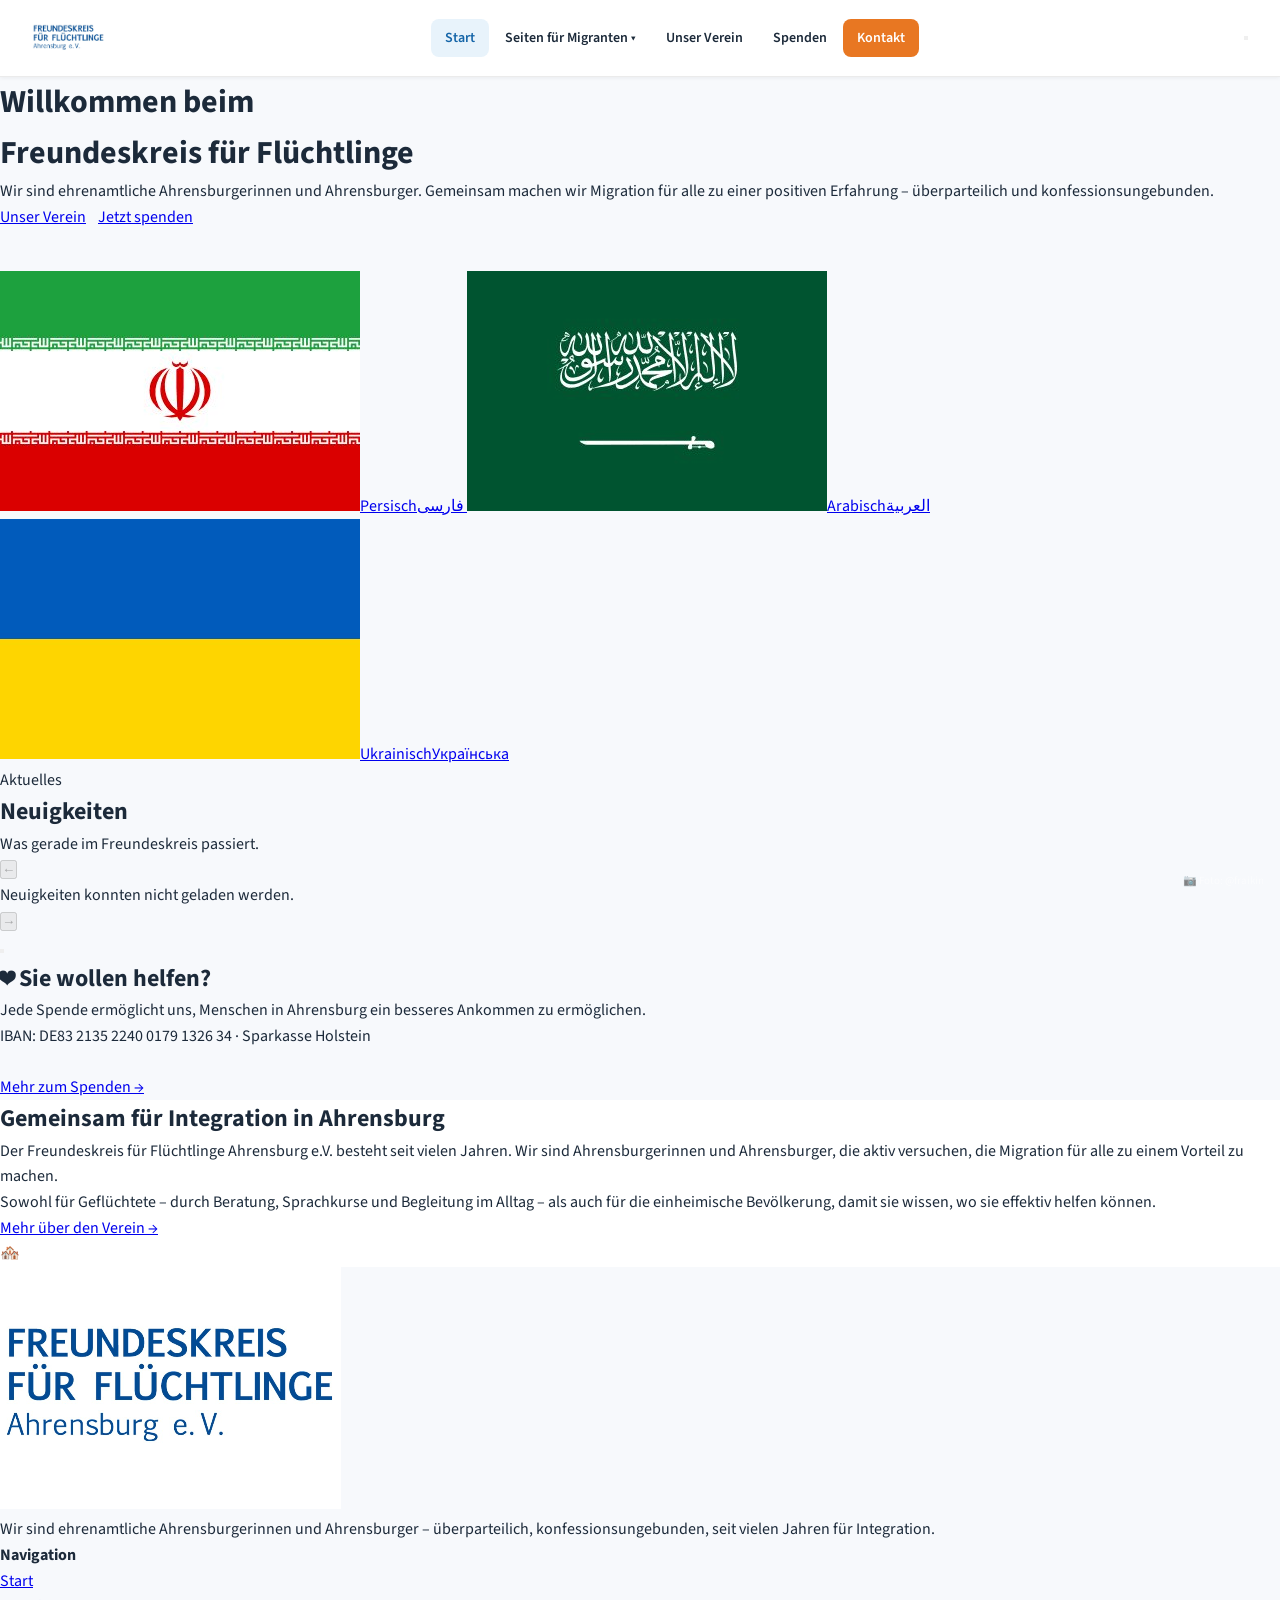
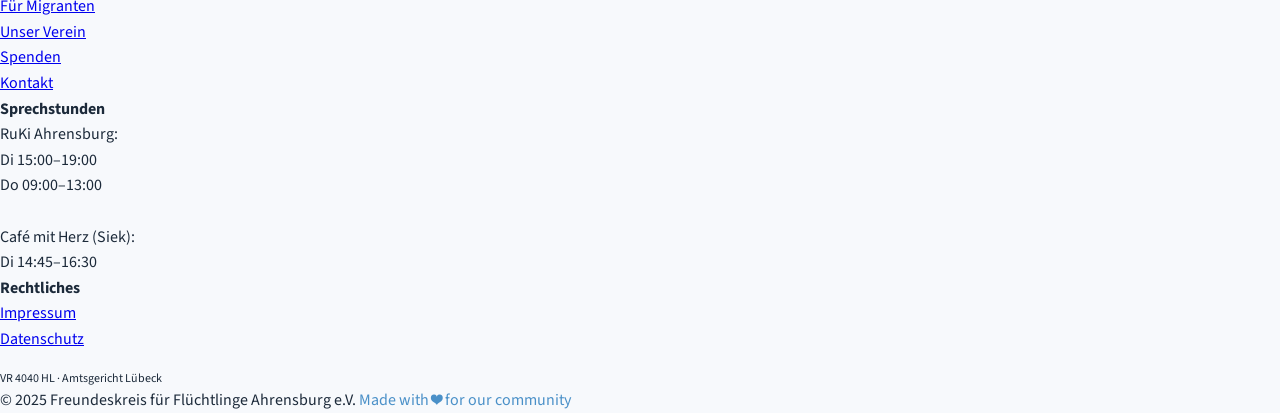
==== index.html @ 6d355e46 "Update index.html" ====
<!DOCTYPE html>
<html lang="de">
<head>
<meta charset="UTF-8">
<meta name="viewport" content="width=device-width, initial-scale=1.0">
<title>Start – Freundeskreis für Flüchtlinge Ahrensburg e.V.</title>
<link rel="stylesheet" href="style.css">
</head>
<body>
<nav>
  <a href="index.html" class="nav-logo"><img src="[data-uri]" alt="FKFA Logo"></a>
  <ul class="nav-links">
    <li><a href="index.html" class="active">Start</a></li>
    <li>
      <a href="migranten.html">Seiten für Migranten ▾</a>
      <div class="dropdown">
        <a href="persisch.html">🇮🇷 Persisch (فارسی)</a>
        <a href="arabisch.html">🇸🇾 Arabisch (العربية)</a>
        <a href="ukrainisch.html">🇺🇦 Ukrainisch (Укр.)</a>
      </div>
    </li>
    <li><a href="verein.html">Unser Verein</a></li>
    <li><a href="spenden.html">Spenden</a></li>
    <li><a href="kontakt.html" class="nav-cta">Kontakt</a></li>
  </ul>
  <button class="nav-toggle" id="navToggle" aria-label="Menü">
    <span></span><span></span><span></span>
  </button>
</nav>

<div class="hero">
  <div class="hero-inner">
    <h1>Willkommen beim<br><span>Freundeskreis für Flüchtlinge</span></h1>
    <p>Wir sind ehrenamtliche Ahrensburgerinnen und Ahrensburger. Gemeinsam machen wir Migration für alle zu einer positiven Erfahrung – überparteilich und konfessionsungebunden.</p>
    <div style="display:flex;gap:12px;flex-wrap:wrap;margin-bottom:40px;">
      <a href="verein.html" class="btn-primary">Unser Verein</a>
      <a href="spenden.html" class="btn-secondary">Jetzt spenden</a>
    </div>
    <div class="lang-flags">
      <a href="persisch.html" class="lang-flag-card">
        <span class="flag"><img src="[data-uri]" alt="Iran Flagge"></span><span class="lang-name">Persisch</span><span class="lang-native">فارسی</span>
      </a>
      <a href="arabisch.html" class="lang-flag-card">
        <span class="flag"><img src="[data-uri]" alt="Arabisch Flagge"></span><span class="lang-name">Arabisch</span><span class="lang-native">العربية</span>
      </a>
      <a href="ukrainisch.html" class="lang-flag-card">
        <span class="flag"><img src="[data-uri]" alt="Ukraine Flagge"></span><span class="lang-name">Ukrainisch</span><span class="lang-native">Українська</span>
      </a>
    </div>
  </div>
  <div style="position:absolute;bottom:10px;right:16px;font-size:11px;color:rgba(255,255,255,0.55);">
    📷 Foto: @fraikin
  </div>
</div>

<section style="background:var(--sand);">
  <div class="container">
    <div class="section-header">
      <span class="section-label">Aktuelles</span>
      <h2>Neuigkeiten</h2>
      <p>Was gerade im Freundeskreis passiert.</p>
    </div>
    <div class="carousel-wrapper">
      <button class="carousel-btn carousel-prev" id="newsPrev" aria-label="Zurück">&#8592;</button>
      <div class="carousel-track-outer">
        <div class="carousel-track" id="newsTrack">
          <!-- wird dynamisch befüllt -->
        </div>
      </div>
      <button class="carousel-btn carousel-next" id="newsNext" aria-label="Weiter">&#8594;</button>
    </div>
    <!-- Punkte-Navigation -->
    <div class="carousel-dots" id="newsDots"></div>

    <script>
    // ── Beiträge dynamisch aus GitHub laden ──────────────────────────────
    const REPO   = 'FKFA-Website-Admin/fkfa-website';
    const FOLDER = '_neuigkeiten';

    function parseFrontmatter(text) {
      const match = text.match(/^---\n([\s\S]*?)\n---\n([\s\S]*)$/);
      if (!match) return { meta: {}, body: text };
      const meta = {};
      match[1].split('\n').forEach(line => {
        const [k, ...v] = line.split(':');
        if (k && v.length) meta[k.trim()] = v.join(':').trim().replace(/^["']|["']$/g, '');
      });
      return { meta, body: match[2].trim() };
    }

    function formatDate(dateStr) {
      if (!dateStr) return '';
      return new Date(dateStr).toLocaleDateString('de-DE', { year: 'numeric', month: 'long' });
    }

    async function loadCarousel() {
      const track = document.getElementById('newsTrack');
      try {
        const res   = await fetch(`https://api.github.com/repos/${REPO}/contents/${FOLDER}`, {
          headers: { 'Accept': 'application/vnd.github.v3+json' }
        });
        if (!res.ok) throw new Error('API Fehler');
        const files = await res.json();
        const mdFiles = files.filter(f => f.name.endsWith('.md'))
                             .sort((a, b) => b.name.localeCompare(a.name))
                             .slice(0, 5); // max 5 im Karussell

        if (mdFiles.length === 0) {
          track.innerHTML = '<div class="carousel-item news-card"><div class="news-card-body"><p>Noch keine Beiträge vorhanden.</p></div></div>';
          initCarousel();
          return;
        }

        const articles = await Promise.all(mdFiles.map(async f => {
          const r    = await fetch(f.download_url);
          const text = await r.text();
          const { meta } = parseFrontmatter(text);
          return { meta, slug: f.name.replace('.md', '') };
        }));

        articles.sort((a, b) => (b.meta.date || '').localeCompare(a.meta.date || ''));

        const catConfig = {
          'Neuigkeit':    { bg: 'linear-gradient(120deg,#1565a8,#4a90c8)', icon: '📣' },
          'Projekt':      { bg: 'linear-gradient(120deg,#1565c0,#42a5f5)', icon: '🛠️' },
          'Veranstaltung':{ bg: 'linear-gradient(120deg,#6a1f6e,#ba68c8)', icon: '📅' },
          'Ukraine':      { bg: 'linear-gradient(120deg,#1a5276,#2980b9)', icon: '🇺🇦' },
          'Mitmachen':    { bg: 'linear-gradient(120deg,#7b341e,#e87722)', icon: '🤝' },
        };
        const defaultCat = { bg: 'linear-gradient(120deg,#374151,#6b7280)', icon: '📰' };

        track.innerHTML = articles.map((a) => {
          const cat = a.meta.category || 'Neuigkeit';
          const cfg = catConfig[cat] || defaultCat;
          return `
          <div class="news-card carousel-item">
            <div class="news-card-header" style="background:${cfg.bg}">
              <div class="news-cat-icon">${cfg.icon}</div>
              <div>
                <span class="news-cat-label">${cat}</span>
                <span class="news-cat-title">${formatDate(a.meta.date)}</span>
              </div>
            </div>
            <div class="news-card-body">
              <h3>${a.meta.title || 'Neuer Beitrag'}</h3>
              <p>${a.meta.teaser || ''}</p>
              <a href="news.html#${a.slug}" class="readmore">Weiterlesen →</a>
            </div>
          </div>`;
        }).join('');

        initCarousel();
      } catch(e) {
        console.error('News laden fehlgeschlagen:', e);
        track.innerHTML = '<div class="carousel-item news-card"><div class="news-card-body"><p>Neuigkeiten konnten nicht geladen werden.</p></div></div>';
        initCarousel();
      }
    }

    function initCarousel() {
    (function() {
      const track   = document.getElementById('newsTrack');
      const items   = track.querySelectorAll('.carousel-item');
      const dotsEl  = document.getElementById('newsDots');
      const prevBtn = document.getElementById('newsPrev');
      const nextBtn = document.getElementById('newsNext');
      let current = 0;

      function visibleCount() {
        return window.innerWidth <= 600 ? 1 : window.innerWidth <= 900 ? 2 : 3;
      }

      function totalSlides() {
        return Math.ceil(items.length / visibleCount());
      }

      function buildDots() {
        dotsEl.innerHTML = '';
        for (let i = 0; i < totalSlides(); i++) {
          const d = document.createElement('button');
          d.className = 'carousel-dot' + (i === current ? ' active' : '');
          d.addEventListener('click', () => goTo(i));
          dotsEl.appendChild(d);
        }
      }

      function goTo(n) {
        const max = totalSlides() - 1;
        current = Math.max(0, Math.min(n, max));
        const pct = current * 100;
        track.style.transform = `translateX(-${pct}%)`;
        // update dots
        dotsEl.querySelectorAll('.carousel-dot').forEach((d, i) => {
          d.classList.toggle('active', i === current);
        });
        prevBtn.disabled = current === 0;
        nextBtn.disabled = current === max;
      }

      prevBtn.addEventListener('click', () => goTo(current - 1));
      nextBtn.addEventListener('click', () => goTo(current + 1));

      // Touch/swipe support
      let startX = 0;
      track.addEventListener('touchstart', e => { startX = e.touches[0].clientX; }, {passive:true});
      track.addEventListener('touchend', e => {
        const diff = startX - e.changedTouches[0].clientX;
        if (Math.abs(diff) > 40) goTo(diff > 0 ? current + 1 : current - 1);
      });

      function init() {
        const vc = visibleCount();
        items.forEach(item => {
          item.style.flex = `0 0 calc(${100/vc}% - ${(vc-1)*16/vc}px)`;
        });
        if (current >= totalSlides()) current = totalSlides() - 1;
        buildDots();
        goTo(current);
      }

      window.addEventListener('resize', init);
      init();
    })();
    } // end initCarousel

    loadCarousel();
    </script>
  </div>
</section>

<div class="donate-banner">
  <h2>❤ Sie wollen helfen?</h2>
  <p>Jede Spende ermöglicht uns, Menschen in Ahrensburg ein besseres Ankommen zu ermöglichen.</p>
  <div class="iban-box">IBAN: DE83 2135 2240 0179 1326 34 · Sparkasse Holstein</div><br>
  <a href="spenden.html" class="btn-secondary">Mehr zum Spenden →</a>
</div>

<section style="background:white;">
  <div class="container">
    <div class="verein-intro">
      <div class="verein-intro-text">
        <h2>Gemeinsam für Integration in Ahrensburg</h2>
        <p>Der Freundeskreis für Flüchtlinge Ahrensburg e.V. besteht seit vielen Jahren. Wir sind Ahrensburgerinnen und Ahrensburger, die aktiv versuchen, die Migration für alle zu einem Vorteil zu machen.</p>
        <p>Sowohl für Geflüchtete – durch Beratung, Sprachkurse und Begleitung im Alltag – als auch für die einheimische Bevölkerung, damit sie wissen, wo sie effektiv helfen können.</p>
        <a href="verein.html" class="btn-green" style="margin-top:16px;">Mehr über den Verein →</a>
      </div>
      <div class="verein-img-placeholder">🏘️</div>
    </div>
  </div>
</section>

<footer>
  <div class="footer-grid">
    <div class="footer-brand">
      <div class="footer-logo"><img src="[data-uri]" alt="FKFA"></div>
      <p>Wir sind ehrenamtliche Ahrensburgerinnen und Ahrensburger – überparteilich, konfessionsungebunden, seit vielen Jahren für Integration.</p>
    </div>
    <div>
      <h4>Navigation</h4>
      <ul>
        <li><a href="index.html">Start</a></li>
        <li><a href="migranten.html">Für Migranten</a></li>
        <li><a href="verein.html">Unser Verein</a></li>
        <li><a href="spenden.html">Spenden</a></li>
        <li><a href="kontakt.html">Kontakt</a></li>
      </ul>
    </div>
    <div class="footer-sprechstunden">
      <h4>Sprechstunden</h4>
      <p>RuKi Ahrensburg:<br>Di 15:00–19:00<br>Do 09:00–13:00<br><br>Café mit Herz (Siek):<br>Di 14:45–16:30</p>
    </div>
    <div>
      <h4>Rechtliches</h4>
      <ul>
        <li><a href="impressum.html">Impressum</a></li>
        <li><a href="datenschutz.html">Datenschutz</a></li>
      </ul>
      <div style="margin-top:16px;font-size:12px;">VR 4040 HL · Amtsgericht Lübeck</div>
    </div>
  </div>
  <div class="footer-bottom">
    <span>© 2025 Freundeskreis für Flüchtlinge Ahrensburg e.V.</span>
    <span style="color:var(--green-light)">Made with ❤ for our community</span>
  </div>
</footer>
<script>
const toggle = document.getElementById('navToggle');
const links  = document.querySelector('.nav-links');
toggle.addEventListener('click', () => {
  toggle.classList.toggle('open');
  links.classList.toggle('open');
});
document.querySelectorAll('.nav-links > li > a').forEach(a => {
  a.addEventListener('click', function(e) {
    const li = this.parentElement;
    if (li.querySelector('.dropdown') && window.innerWidth <= 900) {
      e.preventDefault();
      li.classList.toggle('open');
    }
  });
});
</script>
</body>
</html>
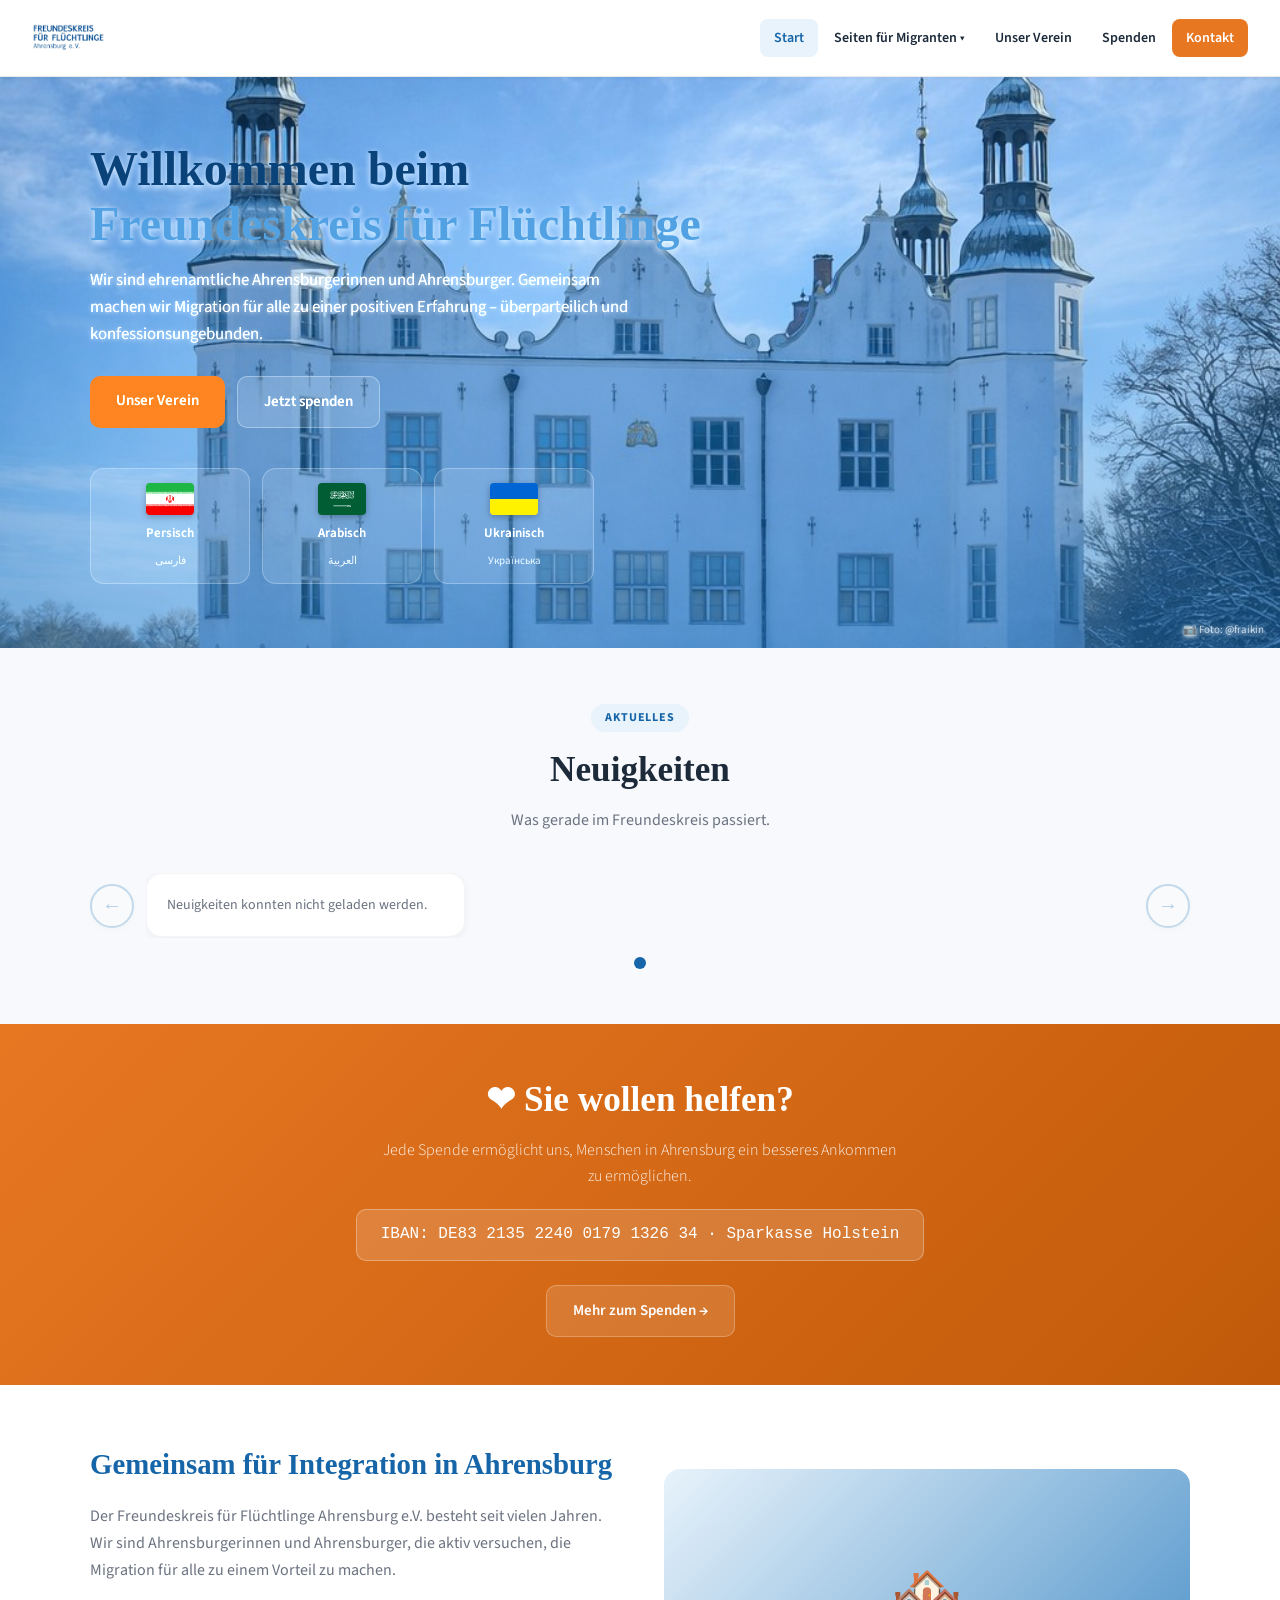
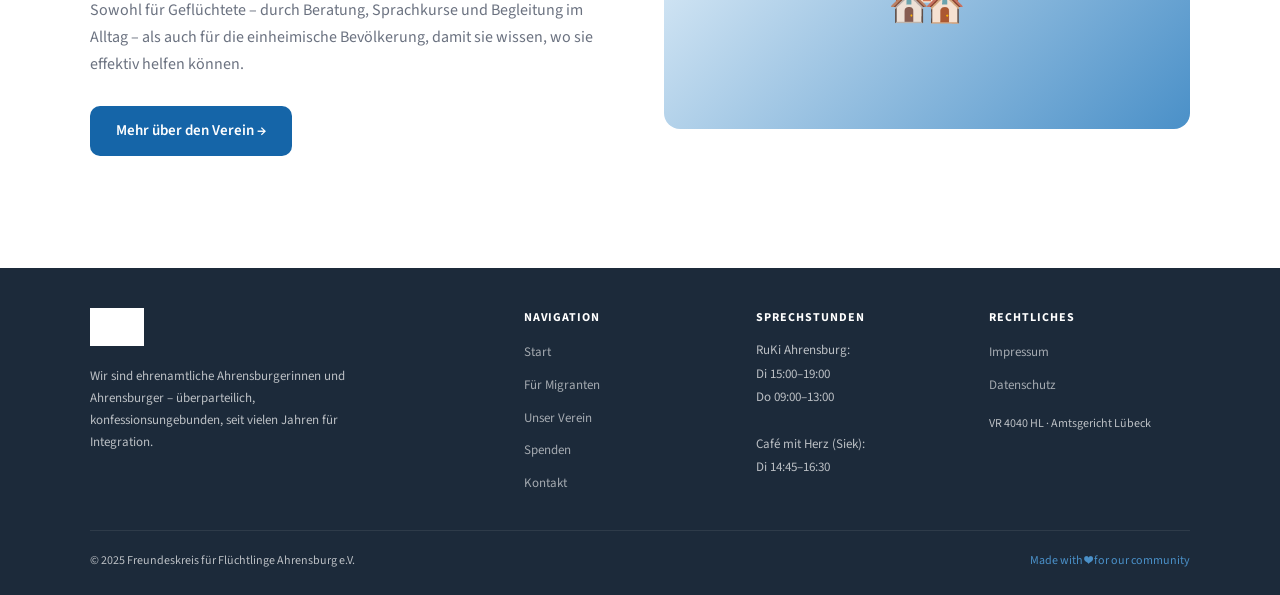
==== commit 7772592f: "Update index.html" ====
--- a/index.html
+++ b/index.html
@@ -48,7 +48,7 @@
       </a>
     </div>
   </div>
-  <div style="position:absolute;bottom:10px;right:16px;font-size:11px;color:rgba(255,255,255,0.55);">
+  <div class="hero-credit" style="position:absolute;bottom:10px;right:16px;font-size:11px;color:rgba(255,255,255,0.55);">
     📷 Foto: @fraikin
   </div>
 </div>
--- a/style.css
+++ b/style.css
@@ -29,81 +29,12 @@
 .nav-cta:hover { background:#c85a3e!important; color:white!important; }
 
 /* HERO */
-.hero {
-  background:
-    linear-gradient(180deg, rgba(255,255,255,0.12) 0%, rgba(255,255,255,0.34) 100%),
-    url("[data-uri]"") center 34% / cover no-repeat;
-  padding: 72px 32px 64px;
-  position: relative;
-  overflow: hidden;
-  min-height: 560px;
-  display: flex;
-  align-items: center;
-  isolation: isolate;
-}
-.hero::before {
-  content:'';
-  position:absolute;
-  inset:0;
-  background:
-    linear-gradient(90deg, rgba(247,251,255,0.82) 0%, rgba(247,251,255,0.68) 34%, rgba(255,255,255,0.18) 62%, rgba(255,255,255,0.06) 100%),
-    linear-gradient(180deg, rgba(214,234,249,0.22) 0%, rgba(255,255,255,0.10) 42%, rgba(255,255,255,0.20) 100%);
-  z-index: 0;
-}
-.hero::after {
-  content:'';
-  position:absolute;
-  inset:0;
-  backdrop-filter: brightness(1.12) saturate(1.06);
-  pointer-events:none;
-  z-index:0;
-}
-.hero-inner {
-  max-width:1100px;
-  margin:0 auto;
-  position:relative;
-  z-index:1;
-  width:100%;
-}
-.hero-card {
-  max-width: 620px;
-  padding: 28px 30px;
-  margin-bottom: 28px;
-  background: rgba(255,255,255,0.72);
-  border: 1px solid rgba(255,255,255,0.58);
-  border-radius: 24px;
-  box-shadow: 0 18px 48px rgba(28,42,58,0.12);
-  backdrop-filter: blur(4px);
-}
-.hero h1 {
-  font-family:'Playfair Display',serif;
-  font-size:clamp(2rem,4vw,3rem);
-  color: var(--text);
-  margin-bottom:16px;
-  line-height:1.12;
-  text-shadow: none;
-}
-.hero h1 span { color: var(--green); }
-.hero p {
-  color: rgba(28,42,58,.92);
-  font-size: 1.08rem;
-  max-width: 560px;
-  margin-bottom: 24px;
-  font-weight: 400;
-  text-shadow: none;
-}
-.hero-actions {
-  display:flex;
-  gap:12px;
-  flex-wrap:wrap;
-}
-.hero .btn-secondary {
-  background: rgba(255,255,255,0.82);
-  border: 1px solid rgba(21,101,168,0.18);
-}
-.hero .btn-secondary:hover {
-  background: rgba(255,255,255,0.96);
-}
+.hero { background:url("[data-uri]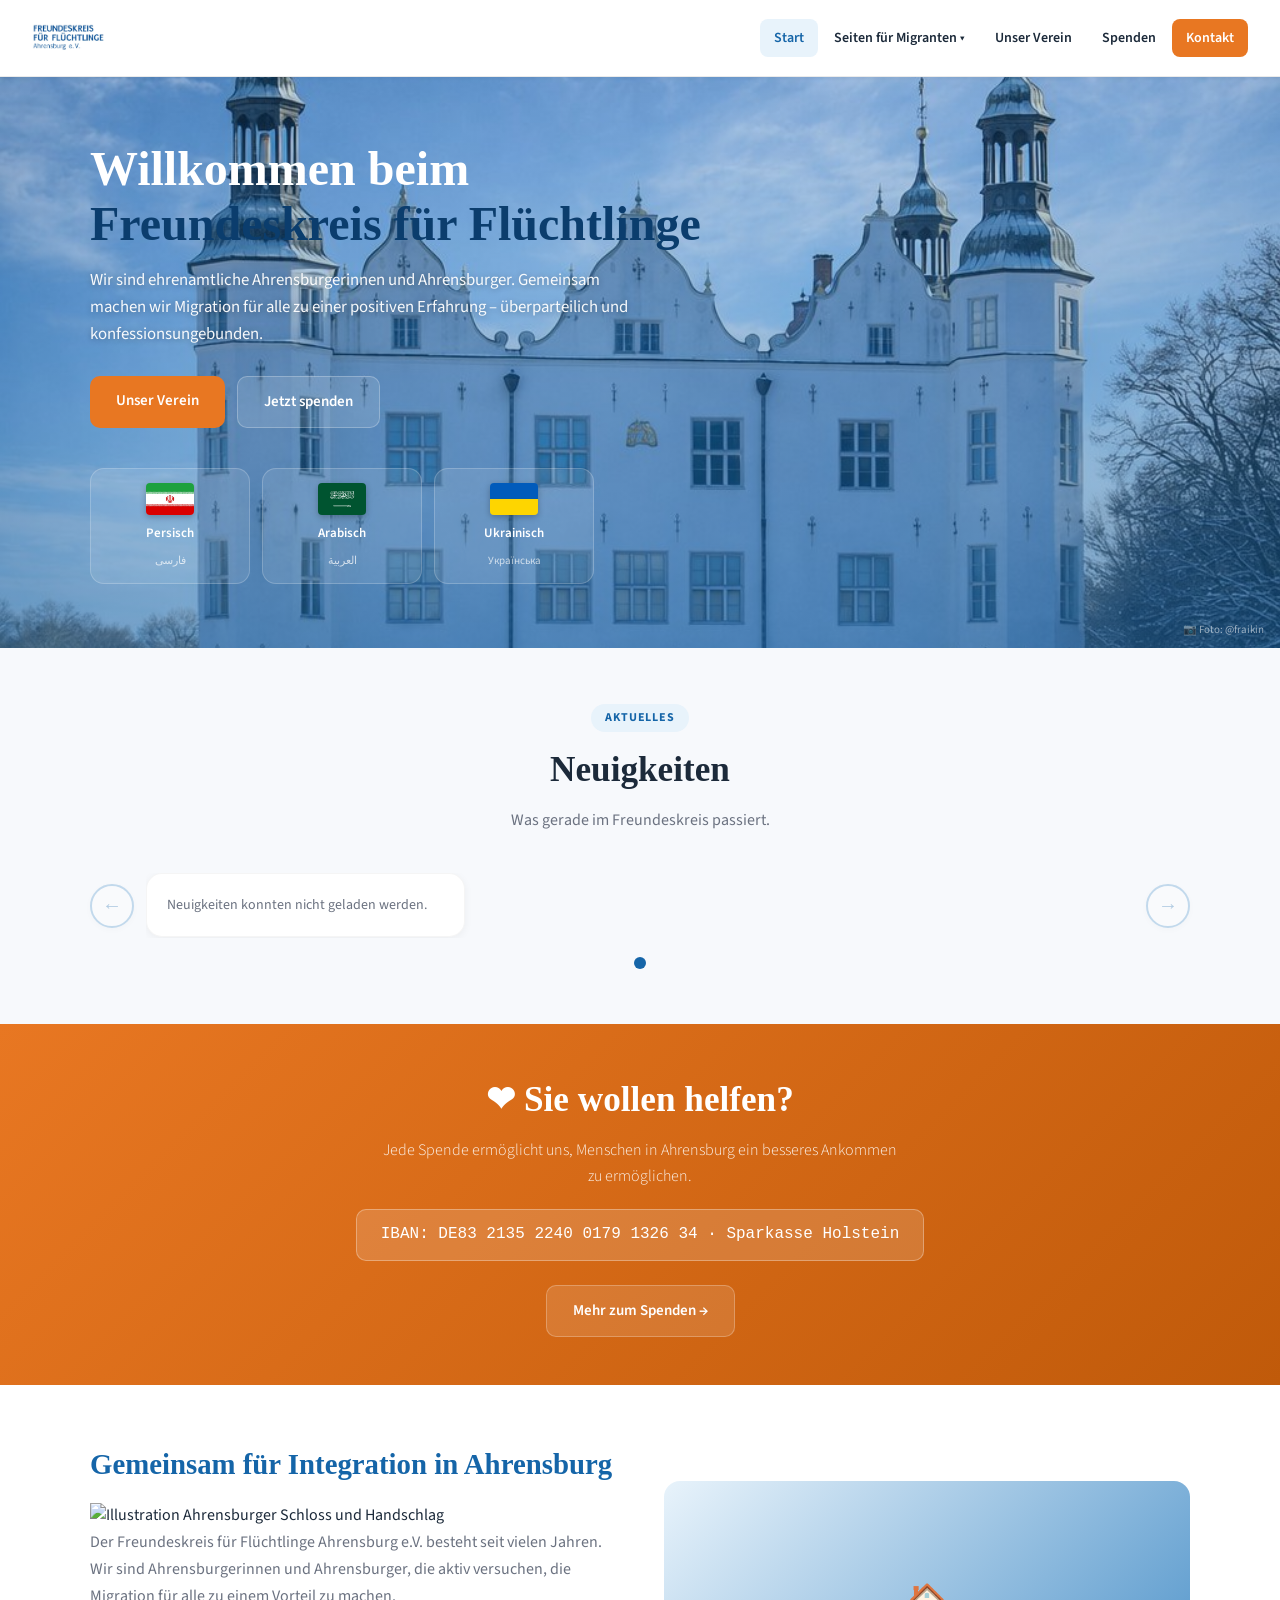
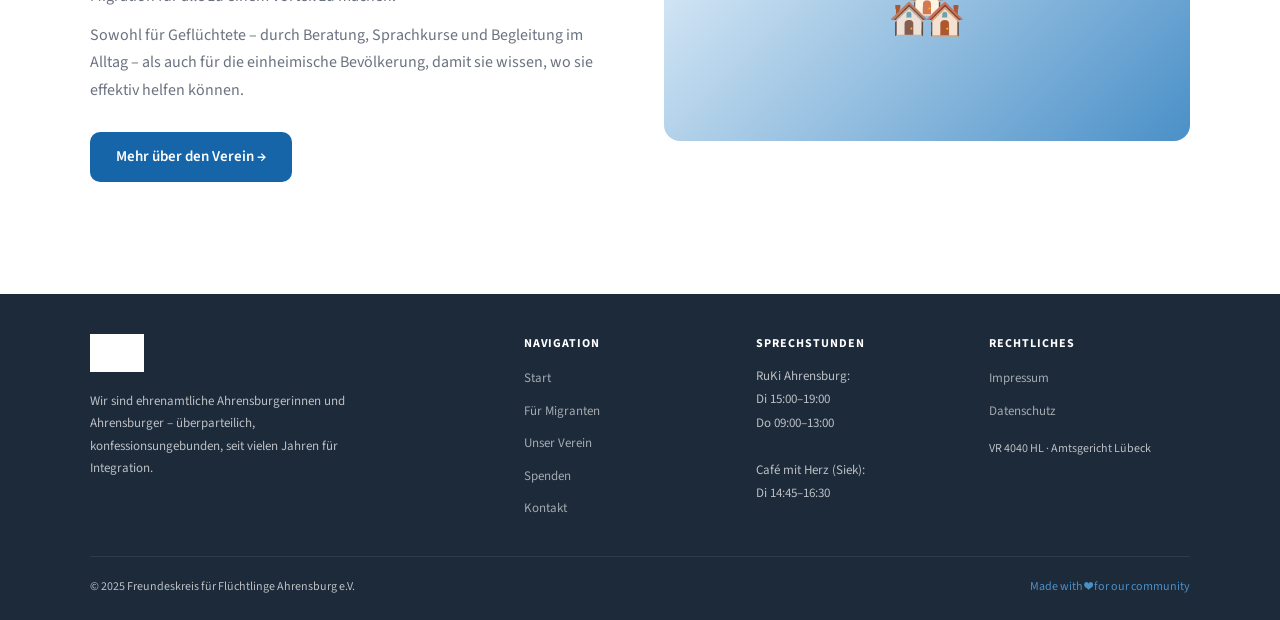
==== commit c6817db3: "Update index.html" ====
--- a/index.html
+++ b/index.html
@@ -48,7 +48,7 @@
       </a>
     </div>
   </div>
-  <div class="hero-credit" style="position:absolute;bottom:10px;right:16px;font-size:11px;color:rgba(255,255,255,0.55);">
+  <div style="position:absolute;bottom:10px;right:16px;font-size:11px;color:rgba(255,255,255,0.55);">
     📷 Foto: @fraikin
   </div>
 </div>
@@ -239,7 +239,12 @@
   <div class="container">
     <div class="verein-intro">
       <div class="verein-intro-text">
-        <h2>Gemeinsam für Integration in Ahrensburg</h2>
+        
+<h2>Gemeinsam für Integration in Ahrensburg</h2>
+<div class="integration-illustration">
+<img src="integration_illustration.png" alt="Illustration Ahrensburger Schloss und Handschlag">
+</div>
+
         <p>Der Freundeskreis für Flüchtlinge Ahrensburg e.V. besteht seit vielen Jahren. Wir sind Ahrensburgerinnen und Ahrensburger, die aktiv versuchen, die Migration für alle zu einem Vorteil zu machen.</p>
         <p>Sowohl für Geflüchtete – durch Beratung, Sprachkurse und Begleitung im Alltag – als auch für die einheimische Bevölkerung, damit sie wissen, wo sie effektiv helfen können.</p>
         <a href="verein.html" class="btn-green" style="margin-top:16px;">Mehr über den Verein →</a>
--- a/style.css
+++ b/style.css
@@ -257,28 +257,20 @@
   .buero-grid { grid-template-columns:1fr; }
 }
 
-/* --- Hero readability improvements (safe override) --- */
-
+
+/* --- Nur gezielte Lesbarkeitskorrekturen im Hero --- */
 .hero h1 {
-  color:#0b3d6d;
-  text-shadow:0 2px 6px rgba(255,255,255,0.65);
-}
-
-.hero p {
-  text-shadow:0 1px 4px rgba(255,255,255,0.55);
-}
-
-/* Photographer credit readability */
-.hero-credit,
-.photo-credit,
-.hero .credit {
-  color:#0b3d6d;
-  text-shadow:0 1px 4px rgba(255,255,255,0.8);
-  font-size:0.85rem;
-}
-
-/* Slightly brighten hero image without changing layout */
-.hero {
-  filter:brightness(1.12) contrast(1.03);
-}
-
+  color: white;
+  text-shadow: none;
+}
+
+.hero h1 span {
+  color: #0b3d6d;
+  text-shadow: none;
+}
+
+.hero-credit {
+  color: #0b3d6d !important;
+  font-weight: 600;
+}
+
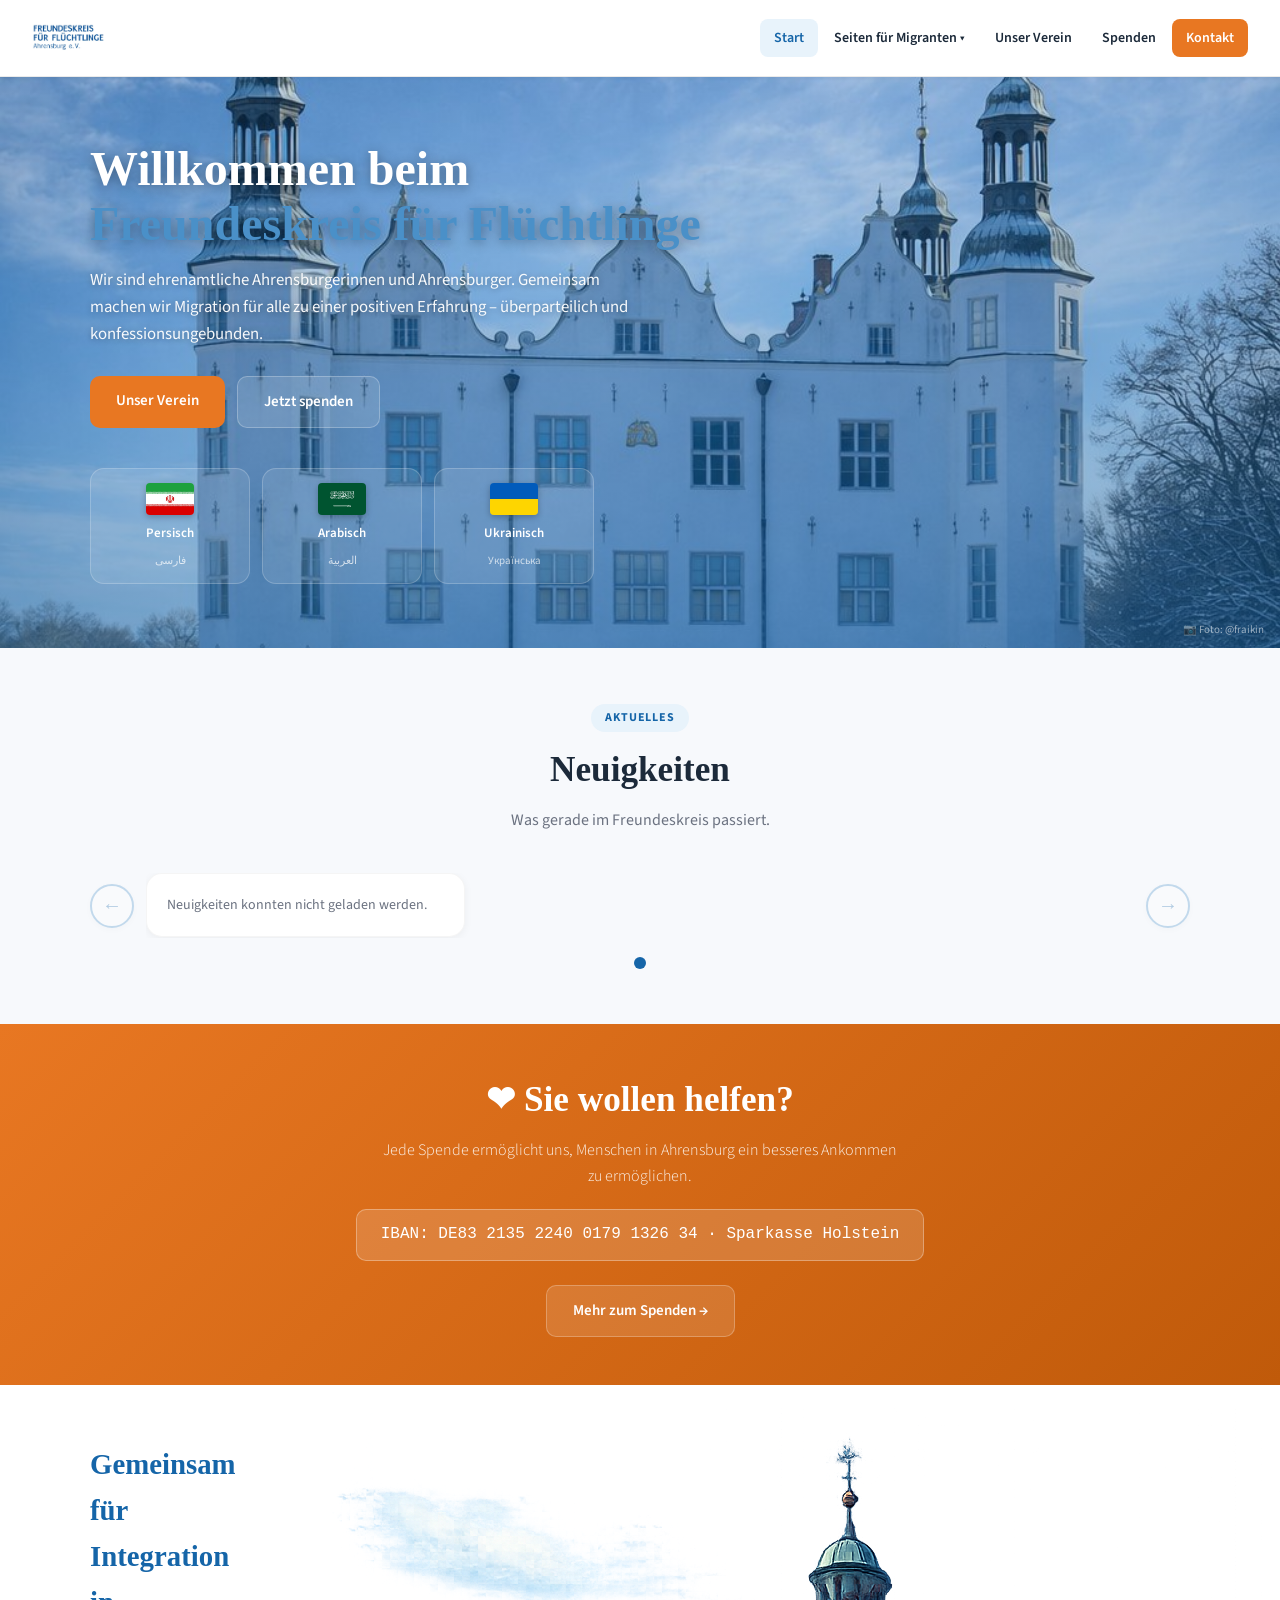
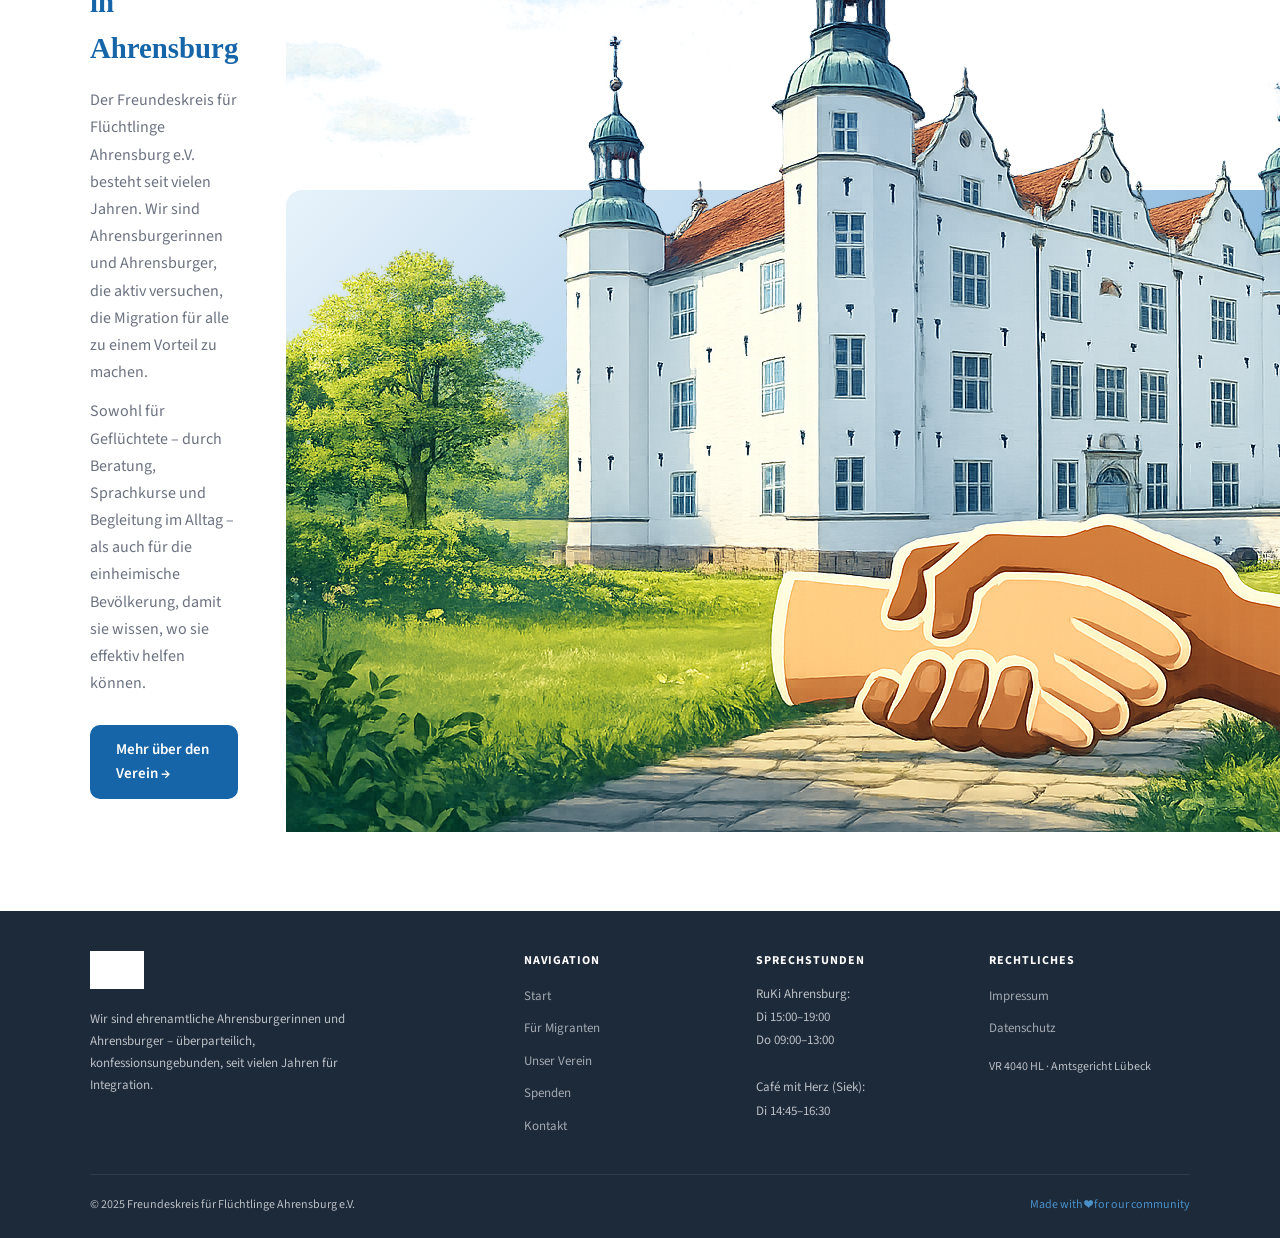
==== commit 512ff5b1: "Update index.html" ====
--- a/index.html
+++ b/index.html
@@ -239,17 +239,14 @@
   <div class="container">
     <div class="verein-intro">
       <div class="verein-intro-text">
-        
-<h2>Gemeinsam für Integration in Ahrensburg</h2>
-<div class="integration-illustration">
-<img src="integration_illustration.png" alt="Illustration Ahrensburger Schloss und Handschlag">
-</div>
-
+        <h2>Gemeinsam für Integration in Ahrensburg</h2>
         <p>Der Freundeskreis für Flüchtlinge Ahrensburg e.V. besteht seit vielen Jahren. Wir sind Ahrensburgerinnen und Ahrensburger, die aktiv versuchen, die Migration für alle zu einem Vorteil zu machen.</p>
         <p>Sowohl für Geflüchtete – durch Beratung, Sprachkurse und Begleitung im Alltag – als auch für die einheimische Bevölkerung, damit sie wissen, wo sie effektiv helfen können.</p>
         <a href="verein.html" class="btn-green" style="margin-top:16px;">Mehr über den Verein →</a>
       </div>
-      <div class="verein-img-placeholder">🏘️</div>
+      <div class="verein-img-placeholder verein-illustration-box">
+        <img src="integration_illustration.png" alt="Illustration vom Ahrensburger Schloss mit Handschlag">
+      </div>
     </div>
   </div>
 </section>
--- a/style.css
+++ b/style.css
@@ -257,20 +257,17 @@
   .buero-grid { grid-template-columns:1fr; }
 }
 
-
-/* --- Nur gezielte Lesbarkeitskorrekturen im Hero --- */
-.hero h1 {
-  color: white;
-  text-shadow: none;
-}
-
-.hero h1 span {
-  color: #0b3d6d;
-  text-shadow: none;
-}
-
-.hero-credit {
-  color: #0b3d6d !important;
-  font-weight: 600;
-}
-
+/* Illustration rechts neben Integrations-Text */
+
+.integration-illustration {
+  position:absolute;
+  right:40px;
+  top:50%;
+  transform:translateY(-50%);
+  max-width:420px;
+}
+
+.integration-illustration img{
+  width:100%;
+  height:auto;
+}
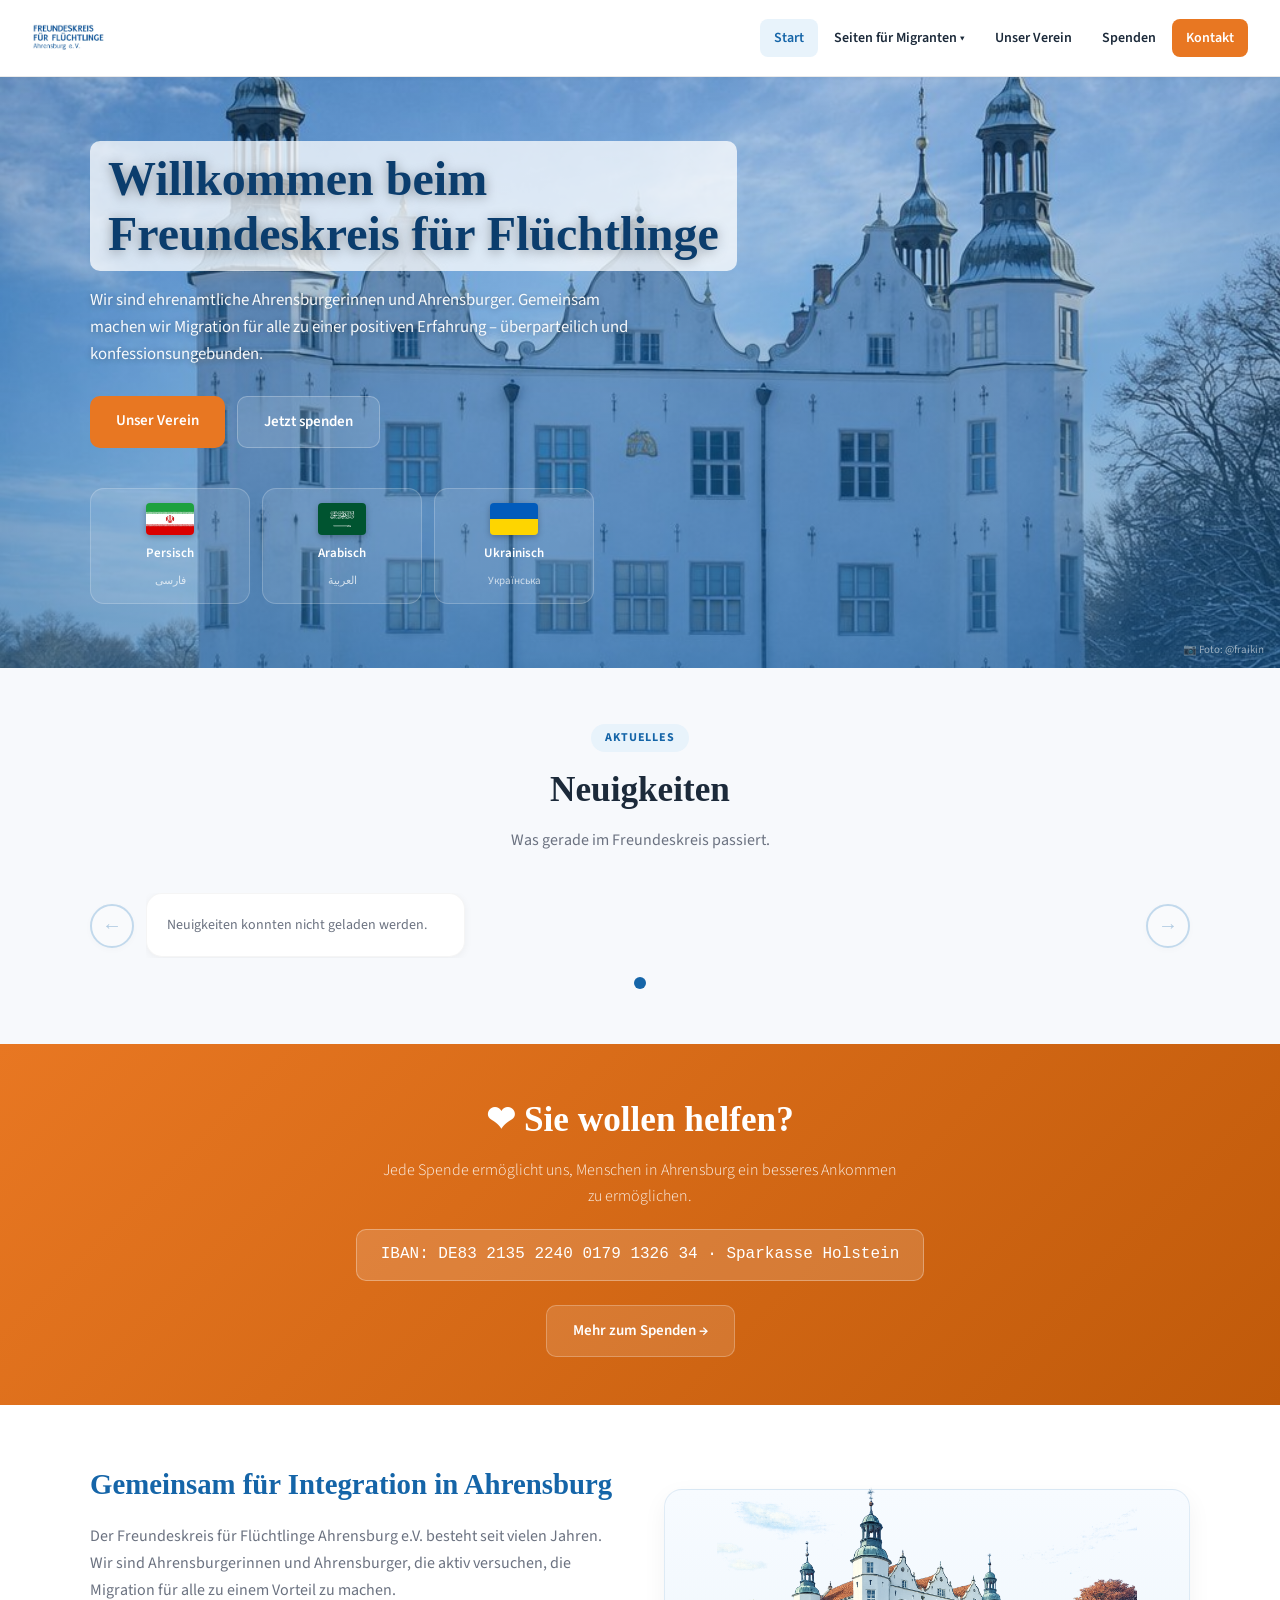
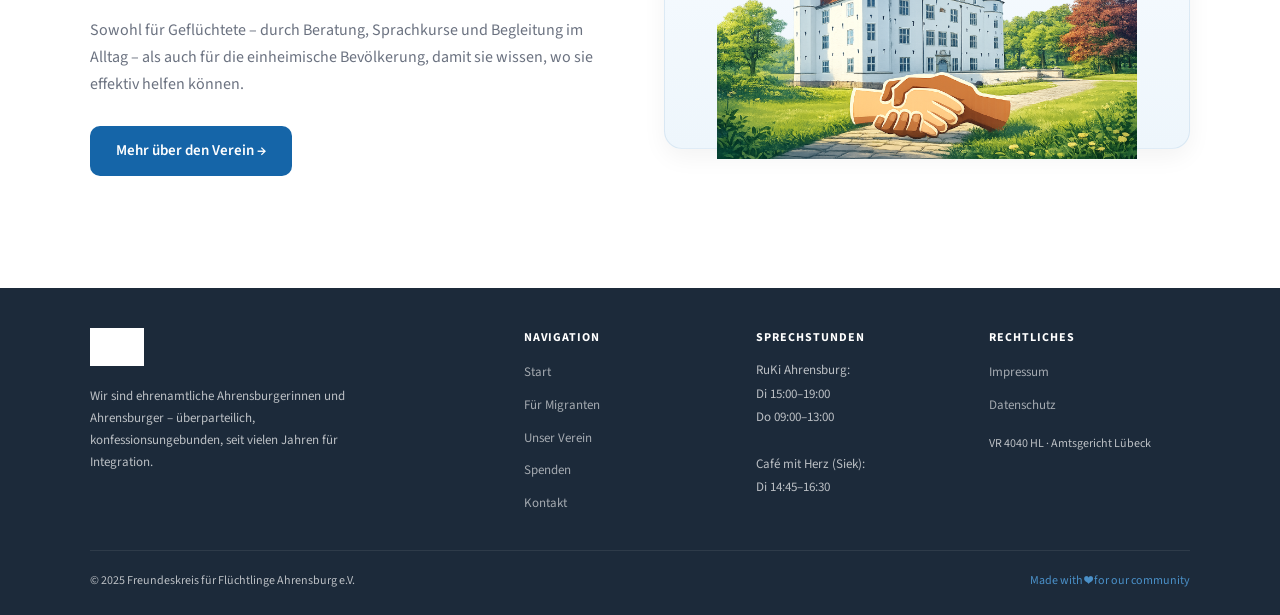
==== commit 2dfb5426: "Update index.html" ====
--- a/index.html
+++ b/index.html
@@ -130,7 +130,7 @@
         const defaultCat = { bg: 'linear-gradient(120deg,#374151,#6b7280)', icon: '📰' };
 
         track.innerHTML = articles.map((a) => {
-          const cat = a.meta.category || 'Neuigkeit';
+          const rawCat = a.meta.category || a.meta.kategorie || 'Neuigkeit';
           const cfg = catConfig[cat] || defaultCat;
           return `
           <div class="news-card carousel-item">
--- a/style.css
+++ b/style.css
@@ -257,17 +257,45 @@
   .buero-grid { grid-template-columns:1fr; }
 }
 
-/* Illustration rechts neben Integrations-Text */
-
-.integration-illustration {
-  position:absolute;
-  right:40px;
-  top:50%;
-  transform:translateY(-50%);
-  max-width:420px;
-}
-
-.integration-illustration img{
-  width:100%;
-  height:auto;
-}
+
+/* Illustration im Abschnitt "Gemeinsam für Integration in Ahrensburg" */
+.verein-illustration-box {
+  background: linear-gradient(180deg, #f7fbff 0%, #eef6fc 100%);
+  border: 1px solid rgba(21, 101, 168, 0.10);
+  border-radius: 18px;
+  padding: 18px;
+  display: flex;
+  align-items: center;
+  justify-content: center;
+  min-height: 260px;
+  box-shadow: 0 8px 24px rgba(0,0,0,0.05);
+}
+
+.verein-illustration-box img {
+  width: 100%;
+  max-width: 420px;
+  height: auto;
+  display: block;
+}
+
+@media (max-width: 900px) {
+  .verein-illustration-box {
+    min-height: 220px;
+  }
+  .verein-illustration-box img {
+    max-width: 340px;
+  }
+}
+/* Hintergrund für Hero-Titel */
+
+.hero h1 {
+  color: #0b3d6d;
+  display: inline-block;
+  background: rgba(255, 255, 255, 0.75);
+  padding: 10px 18px;
+  border-radius: 10px;
+}
+
+.hero h1 span {
+  color: #0b3d6d;
+}
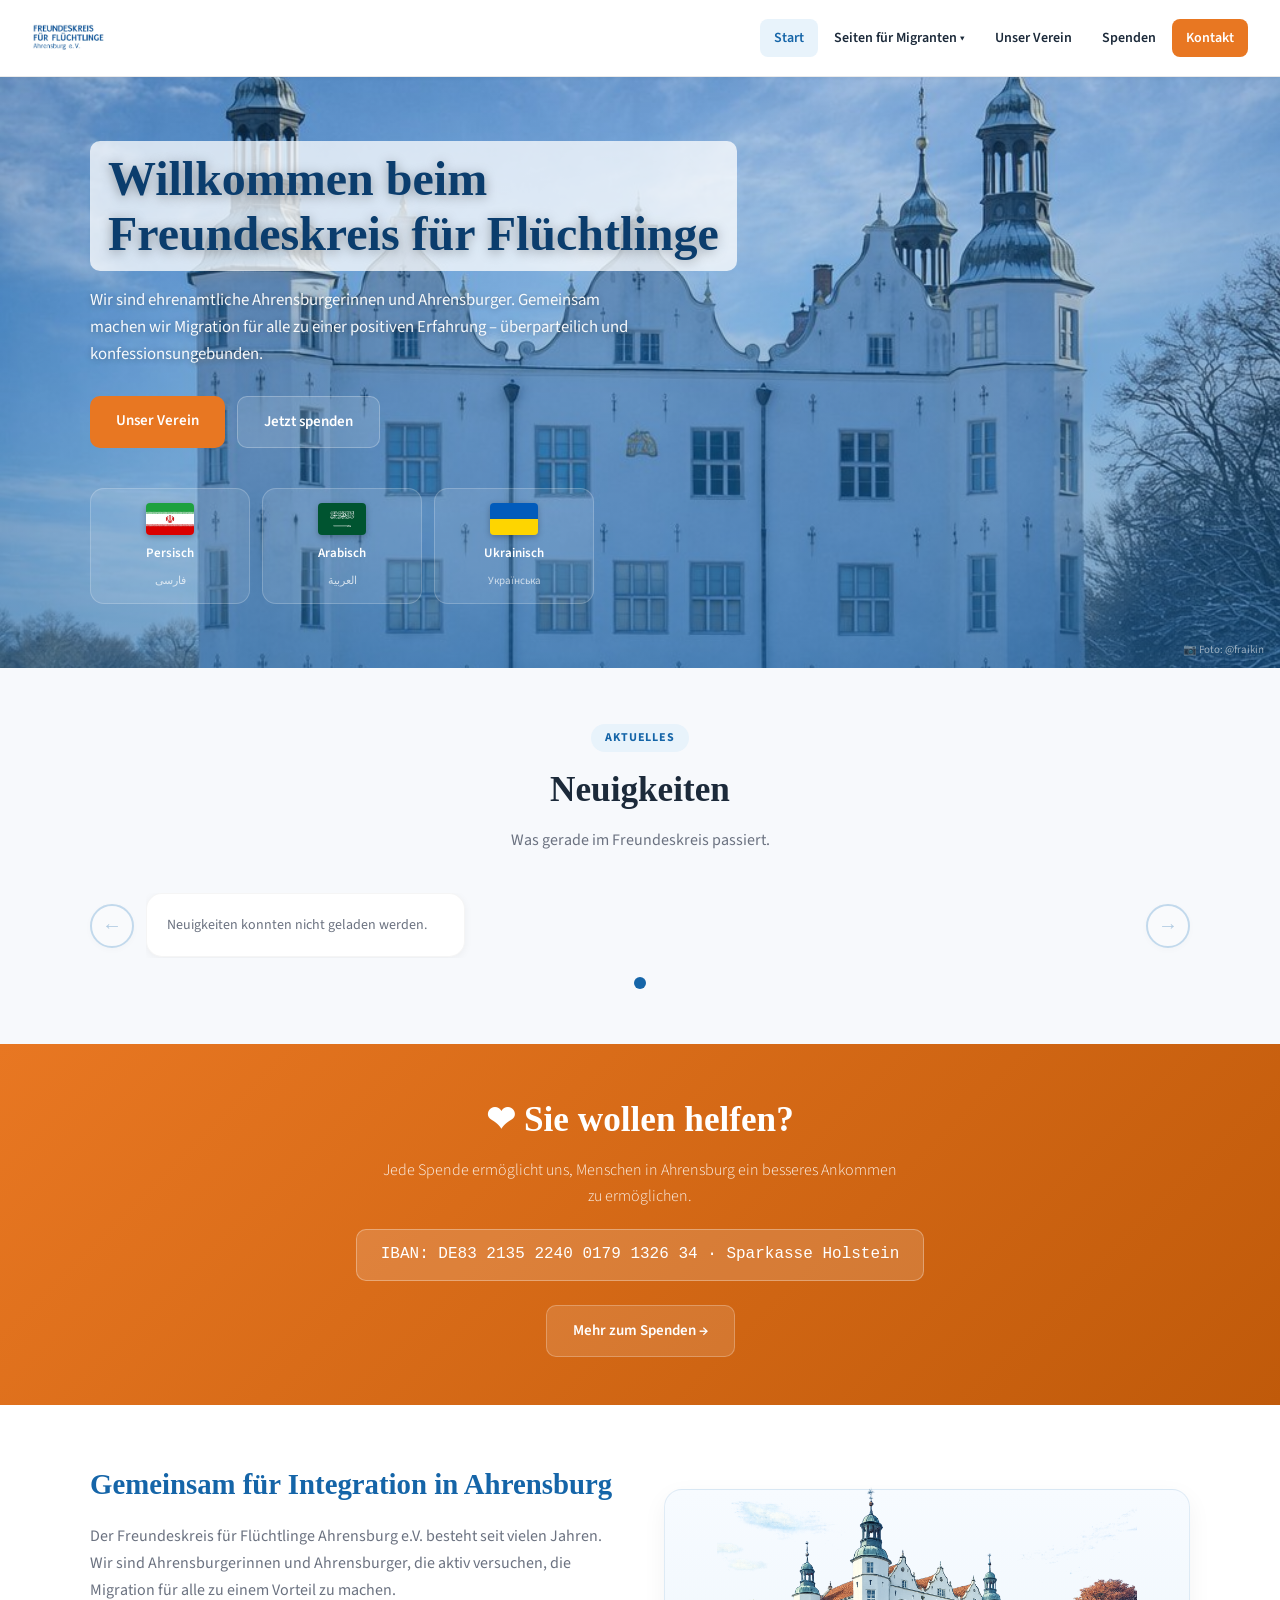
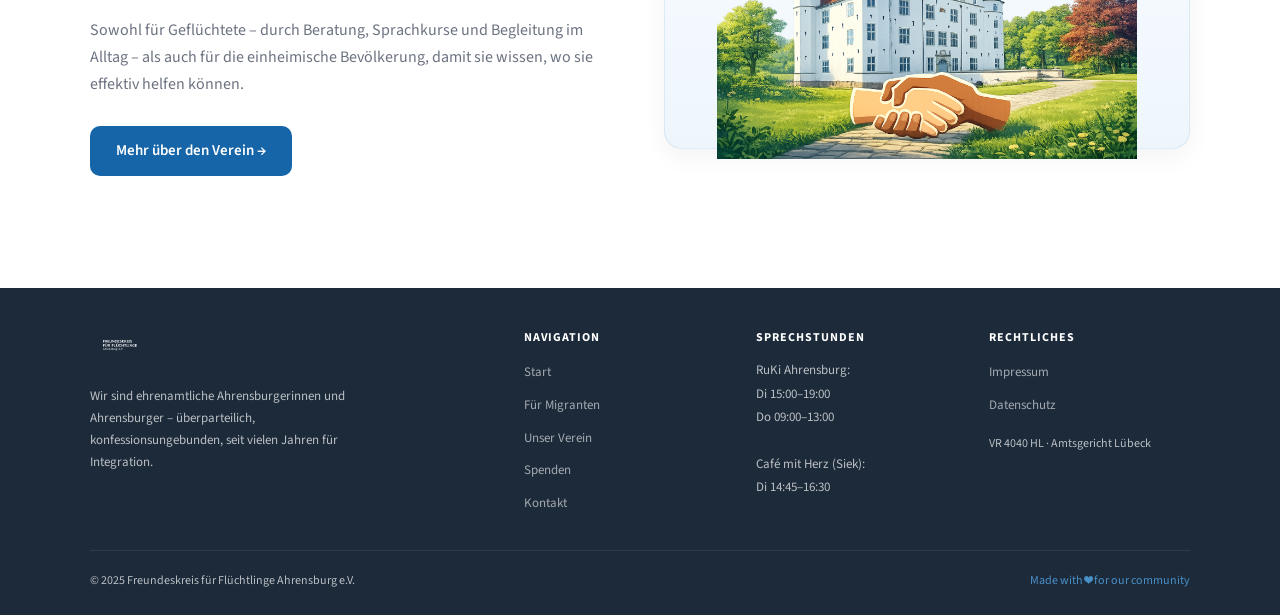
==== commit 712b283b: "Update index.html" ====
--- a/index.html
+++ b/index.html
@@ -131,6 +131,7 @@
 
         track.innerHTML = articles.map((a) => {
           const rawCat = a.meta.category || a.meta.kategorie || 'Neuigkeit';
+          const cat = rawCat === 'Veranstaltungen' ? 'Veranstaltung' : rawCat;
           const cfg = catConfig[cat] || defaultCat;
           return `
           <div class="news-card carousel-item">
@@ -254,7 +255,7 @@
 <footer>
   <div class="footer-grid">
     <div class="footer-brand">
-      <div class="footer-logo"><img src="[data-uri]" alt="FKFA"></div>
+      <div class="footer-logo"><img src="FKFA-Logo (transparent).png" "Freundeskreis für Flüchtlinge Ahrensburg e.V."></div>
       <p>Wir sind ehrenamtliche Ahrensburgerinnen und Ahrensburger – überparteilich, konfessionsungebunden, seit vielen Jahren für Integration.</p>
     </div>
     <div>
